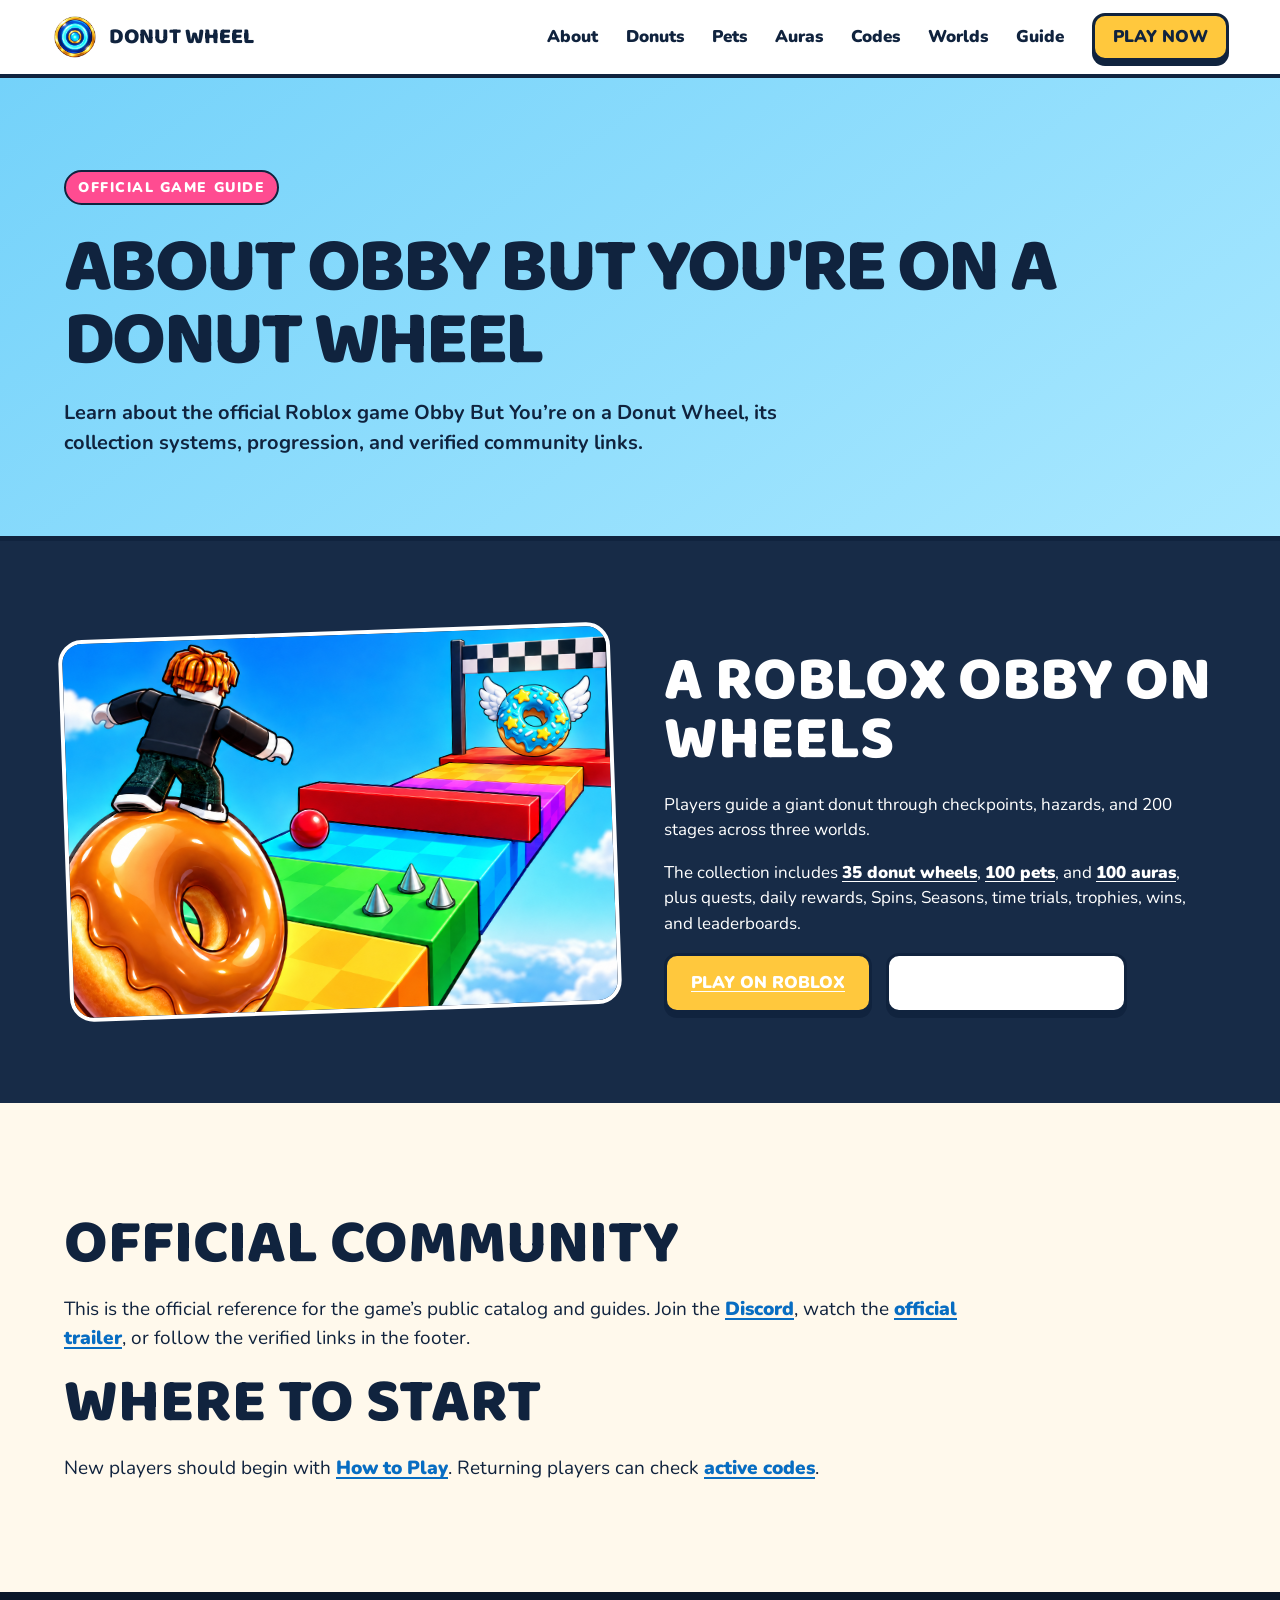
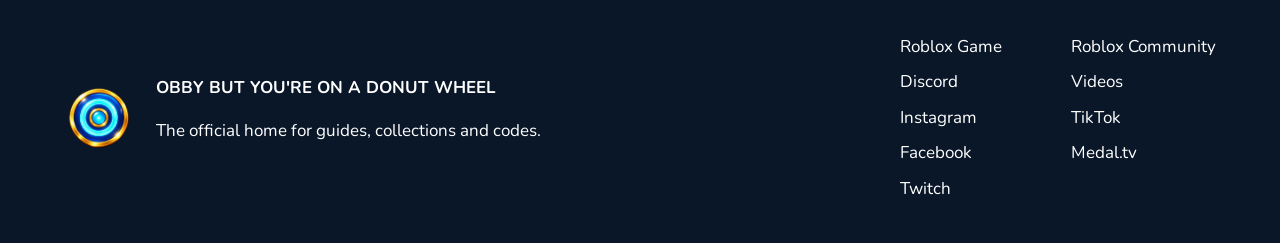
==== about/index.html @ 56e8df95 "Initial website launch" ====
<!doctype html><html lang="en"><head><meta charset="utf-8"><meta name="viewport" content="width=device-width,initial-scale=1"><title>About Obby But You&#39;re on a Donut Wheel | Official Website</title><meta name="description" content="Learn about the official Roblox game Obby But You’re on a Donut Wheel, its collection systems, progression, and verified community links."><link rel="canonical" href="https://donutwheelobby.games/about/"><meta property="og:type" content="website"><meta property="og:site_name" content="Donut Wheel Obby"><meta property="og:title" content="About Obby But You&#39;re on a Donut Wheel | Official Website"><meta property="og:description" content="Learn about the official Roblox game Obby But You’re on a Donut Wheel, its collection systems, progression, and verified community links."><meta property="og:url" content="https://donutwheelobby.games/about/"><meta property="og:image" content="https://donutwheelobby.games/assets/thumbnails/hero.png"><meta name="twitter:card" content="summary_large_image"><link rel="icon" href="/assets/branding/game-icon.png"><link rel="stylesheet" href="/styles.css"><link rel="stylesheet" href="/pages.css"><script type="application/ld+json">{"@context":"https://schema.org","@type":"WebPage","name":"ABOUT OBBY BUT YOU'RE ON A DONUT WHEEL","description":"Learn about the official Roblox game Obby But You’re on a Donut Wheel, its collection systems, progression, and verified community links.","url":"https://donutwheelobby.games/about/","isPartOf":{"@type":"WebSite","name":"Obby But You're on a Donut Wheel","url":"https://donutwheelobby.games/"},"about":{"@type":"VideoGame","name":"Obby But You're on a Donut Wheel","url":"https://donutwheelobby.games/","sameAs":["https://www.roblox.com/games/116189315581111/Obby-But-Youre-on-a-Donut-Wheel","https://www.roblox.com/communities/634448872/Failing-is-Better#!/about","https://discord.gg/8qbxvC3zuS","https://youtu.be/Vah1JB3JuYY","https://www.instagram.com/donutwheelobby?stkn=eWVrcXRvdDRsN284","https://www.tiktok.com/@donutwheelobby","https://www.facebook.com/share/1FJcwU1KgG/","https://medal.tv/u/DonutWheelObby?invite=ur-MSwxamMsODYwMjMwMTg3LA","https://www.twitch.tv/donutwheelobby"]}}</script></head><body><header><a class="brand" href="/"><img src="/assets/branding/game-icon.png" alt="Donut Wheel Obby icon"><span>DONUT WHEEL</span></a><button class="menu" aria-label="Open menu">☰</button><nav><a href="/about/">About</a><a href="/donuts/">Donuts</a><a href="/pets/">Pets</a><a href="/auras/">Auras</a><a href="/codes/">Codes</a><a href="/worlds/">Worlds</a><a href="/how-to-play/">Guide</a><a class="play small" href="https://www.roblox.com/games/116189315581111/Obby-But-Youre-on-a-Donut-Wheel">PLAY NOW</a></nav></header><main><section class="page-hero"><span class="eyebrow">OFFICIAL GAME GUIDE</span><h1>ABOUT OBBY BUT YOU&#39;RE ON A DONUT WHEEL</h1><p>Learn about the official Roblox game Obby But You’re on a Donut Wheel, its collection systems, progression, and verified community links.</p></section><section class="guide section"><div class="guide-art"><img src="/assets/thumbnails/hero.png" alt="Official Donut Wheel Obby artwork"></div><div><h2>A ROBLOX OBBY ON WHEELS</h2><p>Players guide a giant donut through checkpoints, hazards, and 200 stages across three worlds.</p><p>The collection includes <a href="/donuts/">35 donut wheels</a>, <a href="/pets/">100 pets</a>, and <a href="/auras/">100 auras</a>, plus quests, daily rewards, Spins, Seasons, time trials, trophies, wins, and leaderboards.</p><div class="actions"><a class="play" href="https://www.roblox.com/games/116189315581111/Obby-But-Youre-on-a-Donut-Wheel">PLAY ON ROBLOX</a><a class="watch" href="https://www.roblox.com/communities/634448872/Failing-is-Better#!/about">ROBLOX COMMUNITY</a></div></div></section><section class="section prose-intro"><h2>OFFICIAL COMMUNITY</h2><p>This is the official reference for the game’s public catalog and guides. Join the <a href="https://discord.gg/8qbxvC3zuS">Discord</a>, watch the <a href="/videos/">official trailer</a>, or follow the verified links in the footer.</p><h2>WHERE TO START</h2><p>New players should begin with <a href="/how-to-play/">How to Play</a>. Returning players can check <a href="/codes/">active codes</a>.</p></section></main><footer><img src="/assets/branding/game-icon.png" alt=""><div><b>OBBY BUT YOU'RE ON A DONUT WHEEL</b><p>The official home for guides, collections and codes.</p></div><div class="footer-links"><a href="https://www.roblox.com/games/116189315581111/Obby-But-Youre-on-a-Donut-Wheel">Roblox Game</a><a href="https://www.roblox.com/communities/634448872/Failing-is-Better#!/about">Roblox Community</a><a href="https://discord.gg/8qbxvC3zuS">Discord</a><a href="/videos/">Videos</a><a href="https://www.instagram.com/donutwheelobby?stkn=eWVrcXRvdDRsN284">Instagram</a><a href="https://www.tiktok.com/@donutwheelobby">TikTok</a><a href="https://www.facebook.com/share/1FJcwU1KgG/">Facebook</a><a href="https://medal.tv/u/DonutWheelObby?invite=ur-MSwxamMsODYwMjMwMTg3LA">Medal.tv</a><a href="https://www.twitch.tv/donutwheelobby">Twitch</a></div></footer><script src="/site.js"></script></body></html>
---- styles.css ----
@import url('https://fonts.googleapis.com/css2?family=Baloo+2:wght@600;700;800&family=Nunito:wght@500;700;900&display=swap');
:root{--ink:#10233e;--blue:#37aaf4;--deep:#086dc2;--pink:#ff4c91;--yellow:#ffc83d;--cream:#fff9ec;--line:#c9dced}*{box-sizing:border-box}html{scroll-behavior:smooth}body{margin:0;background:var(--cream);color:var(--ink);font:17px/1.5 Nunito,sans-serif}a{color:inherit;text-decoration:none}button,input,select{font:inherit}header{height:78px;display:flex;align-items:center;justify-content:space-between;padding:0 max(4vw,24px);background:#fff;border-bottom:4px solid var(--ink);position:sticky;top:0;z-index:20}.brand{display:flex;align-items:center;gap:10px;font-family:'Baloo 2';font-weight:900;font-size:22px}.brand img{width:48px;height:48px;border-radius:12px}nav{display:flex;align-items:center;gap:28px;font-weight:900}nav a:not(.play):hover{color:var(--pink)}.play,.watch,.more{display:inline-flex;align-items:center;justify-content:center;border:3px solid var(--ink);border-radius:13px;padding:14px 24px;font-weight:900;box-shadow:0 5px 0 var(--ink);transition:.15s}.play{background:var(--yellow)}.watch{background:#fff}.play:hover,.watch:hover,.more:hover{transform:translateY(2px);box-shadow:0 3px 0 var(--ink)}.play.small{padding:8px 18px}.menu{display:none;background:none;border:0;font-size:28px}.hero{min-height:690px;position:relative;overflow:hidden;background:#72cff8;border-bottom:5px solid var(--ink);display:flex;align-items:center}.hero:after{content:"";position:absolute;inset:auto 0 0;height:23%;background:linear-gradient(8deg,#68c93d 50%,transparent 51%)}.hero-art{position:absolute;inset:0;width:100%;height:100%;object-fit:cover;object-position:center}.hero-copy{position:relative;z-index:2;width:min(720px,58vw);margin-left:max(5vw,28px);padding:38px;background:rgba(255,255,255,.92);border:4px solid var(--ink);border-radius:26px;box-shadow:12px 12px 0 rgba(16,35,62,.35);transform:rotate(-1deg)}.eyebrow{display:inline-block;background:var(--pink);color:#fff;padding:5px 12px;border:2px solid var(--ink);border-radius:30px;font-size:14px;font-weight:900;letter-spacing:.11em}.eyebrow.dark{background:var(--deep)}h1,h2,h3{font-family:'Baloo 2';line-height:.95;margin:.35em 0;font-weight:900}h1{font-size:clamp(42px,6vw,78px);letter-spacing:-.035em}h1 em{color:var(--pink);font-style:normal;text-shadow:3px 3px 0 var(--ink)}h2{font-size:clamp(38px,5vw,62px)}.hero-copy p{max-width:580px;font-size:20px;font-weight:700}.actions{display:flex;gap:14px;flex-wrap:wrap}.hero-stats{position:absolute;right:4vw;bottom:36px;z-index:3;display:grid;grid-template-columns:auto auto;background:var(--ink);color:#fff;border:4px solid #fff;padding:18px 24px;gap:0 12px;transform:rotate(2deg)}.hero-stats b{font:900 34px 'Baloo 2';color:var(--yellow)}.hero-stats span{font-weight:900;align-self:center}.section{padding:90px max(5vw,28px)}.section-head{display:flex;align-items:end;justify-content:space-between;gap:30px;margin-bottom:28px}.section-head p{max-width:480px;font-weight:700}.tabs{display:flex;gap:10px;overflow:auto;padding:3px}.tabs button{white-space:nowrap;background:#fff;border:3px solid var(--ink);border-radius:13px;padding:12px 20px;font-weight:900}.tabs button.active{background:var(--yellow);box-shadow:0 4px 0 var(--ink)}.tabs i{font-style:normal;color:var(--deep)}.toolbar{display:grid;grid-template-columns:1fr 210px 210px;gap:12px;margin:22px 0}.toolbar input,.toolbar select{background:#fff;border:3px solid var(--ink);padding:14px;border-radius:12px;color:var(--ink)}.results{font-weight:900}.catalog-grid{display:grid;grid-template-columns:repeat(4,1fr);gap:18px}.card{background:#fff;border:3px solid var(--ink);border-radius:18px;overflow:hidden;box-shadow:0 6px 0 #a6c1d4;display:flex;flex-direction:column}.card-image{aspect-ratio:1.35;background:linear-gradient(145deg,#e7f7ff,#c8eafd);display:grid;place-items:center;overflow:hidden}.card-image img{width:100%;height:100%;object-fit:cover}.pet-glyph{font:900 64px 'Baloo 2';color:#fff;text-shadow:3px 3px 0 var(--ink)}.card-body{padding:16px}.badge{display:inline-block;padding:3px 9px;border:2px solid var(--ink);border-radius:20px;font-size:12px;font-weight:900;background:#e5e7eb}.card h3{font-size:25px;line-height:1.05}.meta{display:flex;gap:10px;justify-content:space-between;font-weight:900;color:#345}.desc{font-size:14px;min-height:44px}.Common{background:#d9dde3}.Uncommon{background:#a8ed8f}.Rare{background:#74cdfd}.Epic{background:#d194ff}.Legendary{background:#ffd85f}.Mythic{background:#ff7997}.Exclusive,.Celestial,.Divine{background:#6ff2df}.more{margin:28px auto 0;display:flex;background:#fff}.codes{background:var(--deep);color:#fff;display:grid;grid-template-columns:1.35fr .65fr;gap:48px;border-block:5px solid var(--ink)}.code-grid{display:grid;grid-template-columns:repeat(2,1fr);gap:14px}.code{background:#fff;color:var(--ink);border:3px solid var(--ink);border-radius:14px;padding:16px;display:flex;justify-content:space-between;align-items:center}.code b{font:900 24px 'Baloo 2'}.code small{display:block}.code button{background:var(--yellow);border:2px solid var(--ink);border-radius:9px;padding:8px 11px;font-weight:900}.codes aside{background:var(--yellow);color:var(--ink);border:4px solid var(--ink);border-radius:22px;padding:28px;box-shadow:9px 9px 0 #092b55;align-self:center}.world-grid{display:grid;grid-template-columns:repeat(3,1fr);gap:20px}.world{min-height:380px;position:relative;overflow:hidden;border:4px solid var(--ink);border-radius:22px;background:#fff}.world img{width:100%;height:100%;object-fit:cover}.world div{position:absolute;inset:auto 14px 14px;background:#fff;border:3px solid var(--ink);padding:16px;border-radius:15px}.world h3{font-size:34px}.guide{background:#172b47;color:#fff;display:grid;grid-template-columns:1fr 1fr;gap:48px}.guide-art img{width:100%;height:100%;object-fit:cover;border:4px solid #fff;border-radius:24px;transform:rotate(-2deg)}.steps{display:grid;grid-template-columns:1fr 1fr;gap:18px}.steps article{border-top:3px solid #57728f}.steps b{color:var(--yellow);font:900 28px 'Baloo 2'}.feature-row{display:flex;flex-wrap:wrap;gap:12px}.feature-row span{padding:12px 16px;border:3px solid var(--ink);background:#fff;border-radius:999px;font-weight:900}.trailer{display:grid;grid-template-columns:.45fr 1fr;gap:32px;background:#9ee5ff}.video{aspect-ratio:16/9;border:5px solid var(--ink);border-radius:22px;overflow:hidden;box-shadow:10px 10px 0 var(--ink)}.video iframe{width:100%;height:100%;border:0}footer{background:#0a1729;color:#fff;padding:42px max(5vw,28px);display:grid;grid-template-columns:72px 1fr auto;gap:20px;align-items:center}footer img{width:70px;border-radius:15px}.footer-links{display:grid;grid-template-columns:1fr 1fr;gap:10px 26px}.footer-links a:hover{color:var(--yellow)}
@media(max-width:900px){nav{display:none;position:absolute;top:78px;left:0;right:0;background:#fff;padding:22px;flex-direction:column;border-bottom:4px solid var(--ink)}nav.open{display:flex}.menu{display:block}.hero{min-height:760px;align-items:flex-start;padding-top:52px}.hero-copy{width:calc(100% - 40px);margin:0 20px;padding:24px}.hero-stats{right:20px;bottom:22px}.catalog-grid{grid-template-columns:repeat(2,1fr)}.toolbar{grid-template-columns:1fr 1fr}.toolbar input{grid-column:1/-1}.codes,.guide,.trailer{grid-template-columns:1fr}.world-grid{grid-template-columns:1fr}.world{min-height:300px}.section-head{display:block}footer{grid-template-columns:60px 1fr}.footer-links{grid-column:1/-1}}@media(max-width:520px){body{font-size:16px}header{height:66px}.brand{font-size:17px}.brand img{width:40px;height:40px}nav{top:66px}.hero{min-height:710px}.hero-copy{padding:20px}.hero-copy p{font-size:17px}.hero-stats{left:20px;right:20px;grid-template-columns:repeat(6,auto);gap:5px;padding:10px 12px}.hero-stats b{font-size:24px}.hero-stats span{font-size:11px}.section{padding:62px 18px}.catalog-grid{grid-template-columns:1fr}.toolbar{grid-template-columns:1fr}.toolbar input{grid-column:auto}.code-grid,.steps{grid-template-columns:1fr}.code{padding:13px}.world{min-height:250px}.footer-links{grid-template-columns:1fr}}
---- pages.css ----
.page-hero{padding:92px max(5vw,28px) 58px;background:linear-gradient(145deg,#74d2fa,#a9e8ff);border-bottom:5px solid var(--ink)}
.page-hero h1{max-width:1050px;margin-bottom:.2em}.page-hero p{max-width:760px;font-size:20px;font-weight:700}
.prose-intro{max-width:1050px}.prose-intro p{font-size:19px}.prose-intro a{color:var(--deep);font-weight:900;text-decoration:underline;text-decoration-thickness:2px;text-underline-offset:3px}
.catalog-page{padding-top:0}.catalog-page .card h2{font-size:25px;margin:.35em 0}.catalog-page [hidden]{display:none}.codes a,.guide a{font-weight:900;text-decoration:underline;text-underline-offset:3px}
@media(max-width:1200px){header nav{gap:15px;font-size:15px}}
@media(max-width:900px){.page-hero{padding-top:62px}}
@media(max-width:520px){.page-hero{padding:52px 18px 38px}.page-hero p{font-size:17px}}
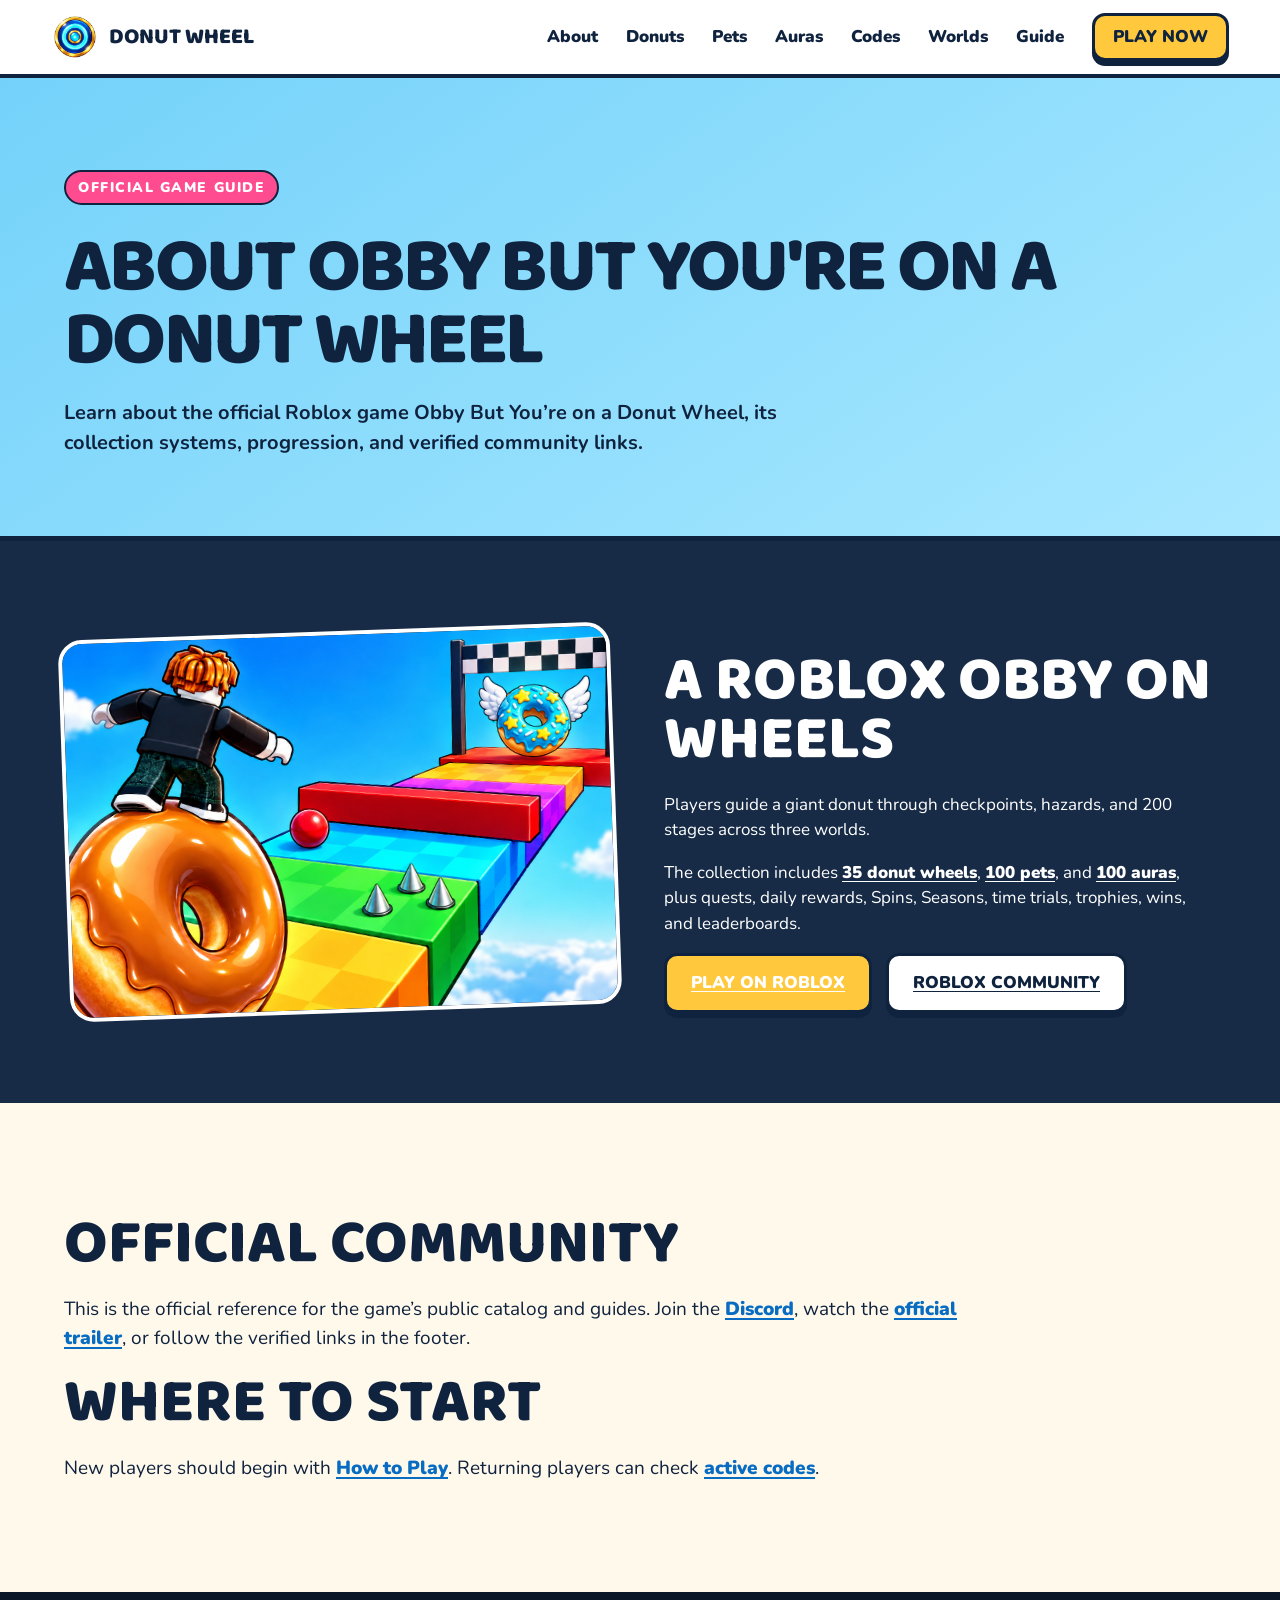
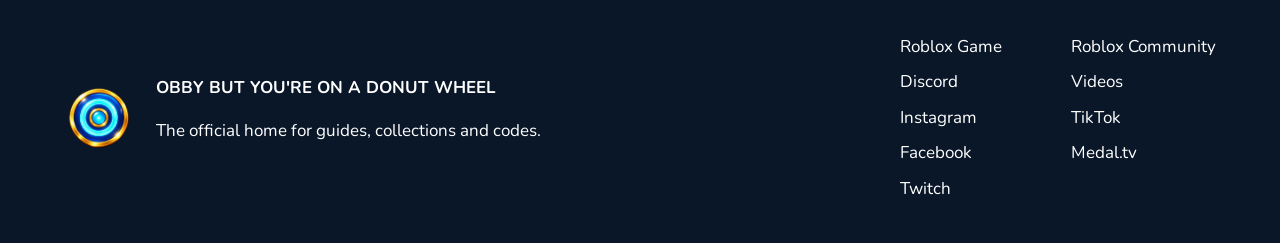
==== commit 80c3ff1e: "Fix image alt attributes for SEO" ====
--- a/about/index.html
+++ b/about/index.html
@@ -1 +1 @@
-<!doctype html><html lang="en"><head><meta charset="utf-8"><meta name="viewport" content="width=device-width,initial-scale=1"><title>About Obby But You&#39;re on a Donut Wheel | Official Website</title><meta name="description" content="Learn about the official Roblox game Obby But You’re on a Donut Wheel, its collection systems, progression, and verified community links."><link rel="canonical" href="https://donutwheelobby.games/about/"><meta property="og:type" content="website"><meta property="og:site_name" content="Donut Wheel Obby"><meta property="og:title" content="About Obby But You&#39;re on a Donut Wheel | Official Website"><meta property="og:description" content="Learn about the official Roblox game Obby But You’re on a Donut Wheel, its collection systems, progression, and verified community links."><meta property="og:url" content="https://donutwheelobby.games/about/"><meta property="og:image" content="https://donutwheelobby.games/assets/thumbnails/hero.png"><meta name="twitter:card" content="summary_large_image"><link rel="icon" href="/assets/branding/game-icon.png"><link rel="stylesheet" href="/styles.css"><link rel="stylesheet" href="/pages.css"><script type="application/ld+json">{"@context":"https://schema.org","@type":"WebPage","name":"ABOUT OBBY BUT YOU'RE ON A DONUT WHEEL","description":"Learn about the official Roblox game Obby But You’re on a Donut Wheel, its collection systems, progression, and verified community links.","url":"https://donutwheelobby.games/about/","isPartOf":{"@type":"WebSite","name":"Obby But You're on a Donut Wheel","url":"https://donutwheelobby.games/"},"about":{"@type":"VideoGame","name":"Obby But You're on a Donut Wheel","url":"https://donutwheelobby.games/","sameAs":["https://www.roblox.com/games/116189315581111/Obby-But-Youre-on-a-Donut-Wheel","https://www.roblox.com/communities/634448872/Failing-is-Better#!/about","https://discord.gg/8qbxvC3zuS","https://youtu.be/Vah1JB3JuYY","https://www.instagram.com/donutwheelobby?stkn=eWVrcXRvdDRsN284","https://www.tiktok.com/@donutwheelobby","https://www.facebook.com/share/1FJcwU1KgG/","https://medal.tv/u/DonutWheelObby?invite=ur-MSwxamMsODYwMjMwMTg3LA","https://www.twitch.tv/donutwheelobby"]}}</script></head><body><header><a class="brand" href="/"><img src="/assets/branding/game-icon.png" alt="Donut Wheel Obby icon"><span>DONUT WHEEL</span></a><button class="menu" aria-label="Open menu">☰</button><nav><a href="/about/">About</a><a href="/donuts/">Donuts</a><a href="/pets/">Pets</a><a href="/auras/">Auras</a><a href="/codes/">Codes</a><a href="/worlds/">Worlds</a><a href="/how-to-play/">Guide</a><a class="play small" href="https://www.roblox.com/games/116189315581111/Obby-But-Youre-on-a-Donut-Wheel">PLAY NOW</a></nav></header><main><section class="page-hero"><span class="eyebrow">OFFICIAL GAME GUIDE</span><h1>ABOUT OBBY BUT YOU&#39;RE ON A DONUT WHEEL</h1><p>Learn about the official Roblox game Obby But You’re on a Donut Wheel, its collection systems, progression, and verified community links.</p></section><section class="guide section"><div class="guide-art"><img src="/assets/thumbnails/hero.png" alt="Official Donut Wheel Obby artwork"></div><div><h2>A ROBLOX OBBY ON WHEELS</h2><p>Players guide a giant donut through checkpoints, hazards, and 200 stages across three worlds.</p><p>The collection includes <a href="/donuts/">35 donut wheels</a>, <a href="/pets/">100 pets</a>, and <a href="/auras/">100 auras</a>, plus quests, daily rewards, Spins, Seasons, time trials, trophies, wins, and leaderboards.</p><div class="actions"><a class="play" href="https://www.roblox.com/games/116189315581111/Obby-But-Youre-on-a-Donut-Wheel">PLAY ON ROBLOX</a><a class="watch" href="https://www.roblox.com/communities/634448872/Failing-is-Better#!/about">ROBLOX COMMUNITY</a></div></div></section><section class="section prose-intro"><h2>OFFICIAL COMMUNITY</h2><p>This is the official reference for the game’s public catalog and guides. Join the <a href="https://discord.gg/8qbxvC3zuS">Discord</a>, watch the <a href="/videos/">official trailer</a>, or follow the verified links in the footer.</p><h2>WHERE TO START</h2><p>New players should begin with <a href="/how-to-play/">How to Play</a>. Returning players can check <a href="/codes/">active codes</a>.</p></section></main><footer><img src="/assets/branding/game-icon.png" alt=""><div><b>OBBY BUT YOU'RE ON A DONUT WHEEL</b><p>The official home for guides, collections and codes.</p></div><div class="footer-links"><a href="https://www.roblox.com/games/116189315581111/Obby-But-Youre-on-a-Donut-Wheel">Roblox Game</a><a href="https://www.roblox.com/communities/634448872/Failing-is-Better#!/about">Roblox Community</a><a href="https://discord.gg/8qbxvC3zuS">Discord</a><a href="/videos/">Videos</a><a href="https://www.instagram.com/donutwheelobby?stkn=eWVrcXRvdDRsN284">Instagram</a><a href="https://www.tiktok.com/@donutwheelobby">TikTok</a><a href="https://www.facebook.com/share/1FJcwU1KgG/">Facebook</a><a href="https://medal.tv/u/DonutWheelObby?invite=ur-MSwxamMsODYwMjMwMTg3LA">Medal.tv</a><a href="https://www.twitch.tv/donutwheelobby">Twitch</a></div></footer><script src="/site.js"></script></body></html>+<!doctype html><html lang="en"><head><meta charset="utf-8"><meta name="viewport" content="width=device-width,initial-scale=1"><title>About Obby But You&#39;re on a Donut Wheel | Official Website</title><meta name="description" content="Learn about the official Roblox game Obby But You’re on a Donut Wheel, its collection systems, progression, and verified community links."><link rel="canonical" href="https://donutwheelobby.games/about/"><meta property="og:type" content="website"><meta property="og:site_name" content="Donut Wheel Obby"><meta property="og:title" content="About Obby But You&#39;re on a Donut Wheel | Official Website"><meta property="og:description" content="Learn about the official Roblox game Obby But You’re on a Donut Wheel, its collection systems, progression, and verified community links."><meta property="og:url" content="https://donutwheelobby.games/about/"><meta property="og:image" content="https://donutwheelobby.games/assets/thumbnails/hero.png"><meta name="twitter:card" content="summary_large_image"><link rel="icon" href="/assets/branding/game-icon.png"><link rel="stylesheet" href="/styles.css"><link rel="stylesheet" href="/pages.css"><script type="application/ld+json">{"@context":"https://schema.org","@type":"WebPage","name":"ABOUT OBBY BUT YOU'RE ON A DONUT WHEEL","description":"Learn about the official Roblox game Obby But You’re on a Donut Wheel, its collection systems, progression, and verified community links.","url":"https://donutwheelobby.games/about/","isPartOf":{"@type":"WebSite","name":"Obby But You're on a Donut Wheel","url":"https://donutwheelobby.games/"},"about":{"@type":"VideoGame","name":"Obby But You're on a Donut Wheel","url":"https://donutwheelobby.games/","sameAs":["https://www.roblox.com/games/116189315581111/Obby-But-Youre-on-a-Donut-Wheel","https://www.roblox.com/communities/634448872/Failing-is-Better#!/about","https://discord.gg/8qbxvC3zuS","https://youtu.be/Vah1JB3JuYY","https://www.instagram.com/donutwheelobby?stkn=eWVrcXRvdDRsN284","https://www.tiktok.com/@donutwheelobby","https://www.facebook.com/share/1FJcwU1KgG/","https://medal.tv/u/DonutWheelObby?invite=ur-MSwxamMsODYwMjMwMTg3LA","https://www.twitch.tv/donutwheelobby"]}}</script></head><body><header><a class="brand" href="/"><img src="/assets/branding/game-icon.png" alt="Donut Wheel Obby icon"><span>DONUT WHEEL</span></a><button class="menu" aria-label="Open menu">☰</button><nav><a href="/about/">About</a><a href="/donuts/">Donuts</a><a href="/pets/">Pets</a><a href="/auras/">Auras</a><a href="/codes/">Codes</a><a href="/worlds/">Worlds</a><a href="/how-to-play/">Guide</a><a class="play small" href="https://www.roblox.com/games/116189315581111/Obby-But-Youre-on-a-Donut-Wheel">PLAY NOW</a></nav></header><main><section class="page-hero"><span class="eyebrow">OFFICIAL GAME GUIDE</span><h1>ABOUT OBBY BUT YOU&#39;RE ON A DONUT WHEEL</h1><p>Learn about the official Roblox game Obby But You’re on a Donut Wheel, its collection systems, progression, and verified community links.</p></section><section class="guide section"><div class="guide-art"><img src="/assets/thumbnails/hero.png" alt="Official Donut Wheel Obby artwork"></div><div><h2>A ROBLOX OBBY ON WHEELS</h2><p>Players guide a giant donut through checkpoints, hazards, and 200 stages across three worlds.</p><p>The collection includes <a href="/donuts/">35 donut wheels</a>, <a href="/pets/">100 pets</a>, and <a href="/auras/">100 auras</a>, plus quests, daily rewards, Spins, Seasons, time trials, trophies, wins, and leaderboards.</p><div class="actions"><a class="play" href="https://www.roblox.com/games/116189315581111/Obby-But-Youre-on-a-Donut-Wheel">PLAY ON ROBLOX</a><a class="watch" href="https://www.roblox.com/communities/634448872/Failing-is-Better#!/about">ROBLOX COMMUNITY</a></div></div></section><section class="section prose-intro"><h2>OFFICIAL COMMUNITY</h2><p>This is the official reference for the game’s public catalog and guides. Join the <a href="https://discord.gg/8qbxvC3zuS">Discord</a>, watch the <a href="/videos/">official trailer</a>, or follow the verified links in the footer.</p><h2>WHERE TO START</h2><p>New players should begin with <a href="/how-to-play/">How to Play</a>. Returning players can check <a href="/codes/">active codes</a>.</p></section></main><footer><img src="/assets/branding/game-icon.png" alt="Donut Wheel Obby logo"><div><b>OBBY BUT YOU'RE ON A DONUT WHEEL</b><p>The official home for guides, collections and codes.</p></div><div class="footer-links"><a href="https://www.roblox.com/games/116189315581111/Obby-But-Youre-on-a-Donut-Wheel">Roblox Game</a><a href="https://www.roblox.com/communities/634448872/Failing-is-Better#!/about">Roblox Community</a><a href="https://discord.gg/8qbxvC3zuS">Discord</a><a href="/videos/">Videos</a><a href="https://www.instagram.com/donutwheelobby?stkn=eWVrcXRvdDRsN284">Instagram</a><a href="https://www.tiktok.com/@donutwheelobby">TikTok</a><a href="https://www.facebook.com/share/1FJcwU1KgG/">Facebook</a><a href="https://medal.tv/u/DonutWheelObby?invite=ur-MSwxamMsODYwMjMwMTg3LA">Medal.tv</a><a href="https://www.twitch.tv/donutwheelobby">Twitch</a></div></footer><script src="/site.js"></script></body></html>
--- a/pages.css
+++ b/pages.css
@@ -2,6 +2,7 @@
 .page-hero h1{max-width:1050px;margin-bottom:.2em}.page-hero p{max-width:760px;font-size:20px;font-weight:700}
 .prose-intro{max-width:1050px}.prose-intro p{font-size:19px}.prose-intro a{color:var(--deep);font-weight:900;text-decoration:underline;text-decoration-thickness:2px;text-underline-offset:3px}
 .catalog-page{padding-top:0}.catalog-page .card h2{font-size:25px;margin:.35em 0}.catalog-page [hidden]{display:none}.codes a,.guide a{font-weight:900;text-decoration:underline;text-underline-offset:3px}
+.guide .watch{color:var(--ink)}
 @media(max-width:1200px){header nav{gap:15px;font-size:15px}}
 @media(max-width:900px){.page-hero{padding-top:62px}}
 @media(max-width:520px){.page-hero{padding:52px 18px 38px}.page-hero p{font-size:17px}}
